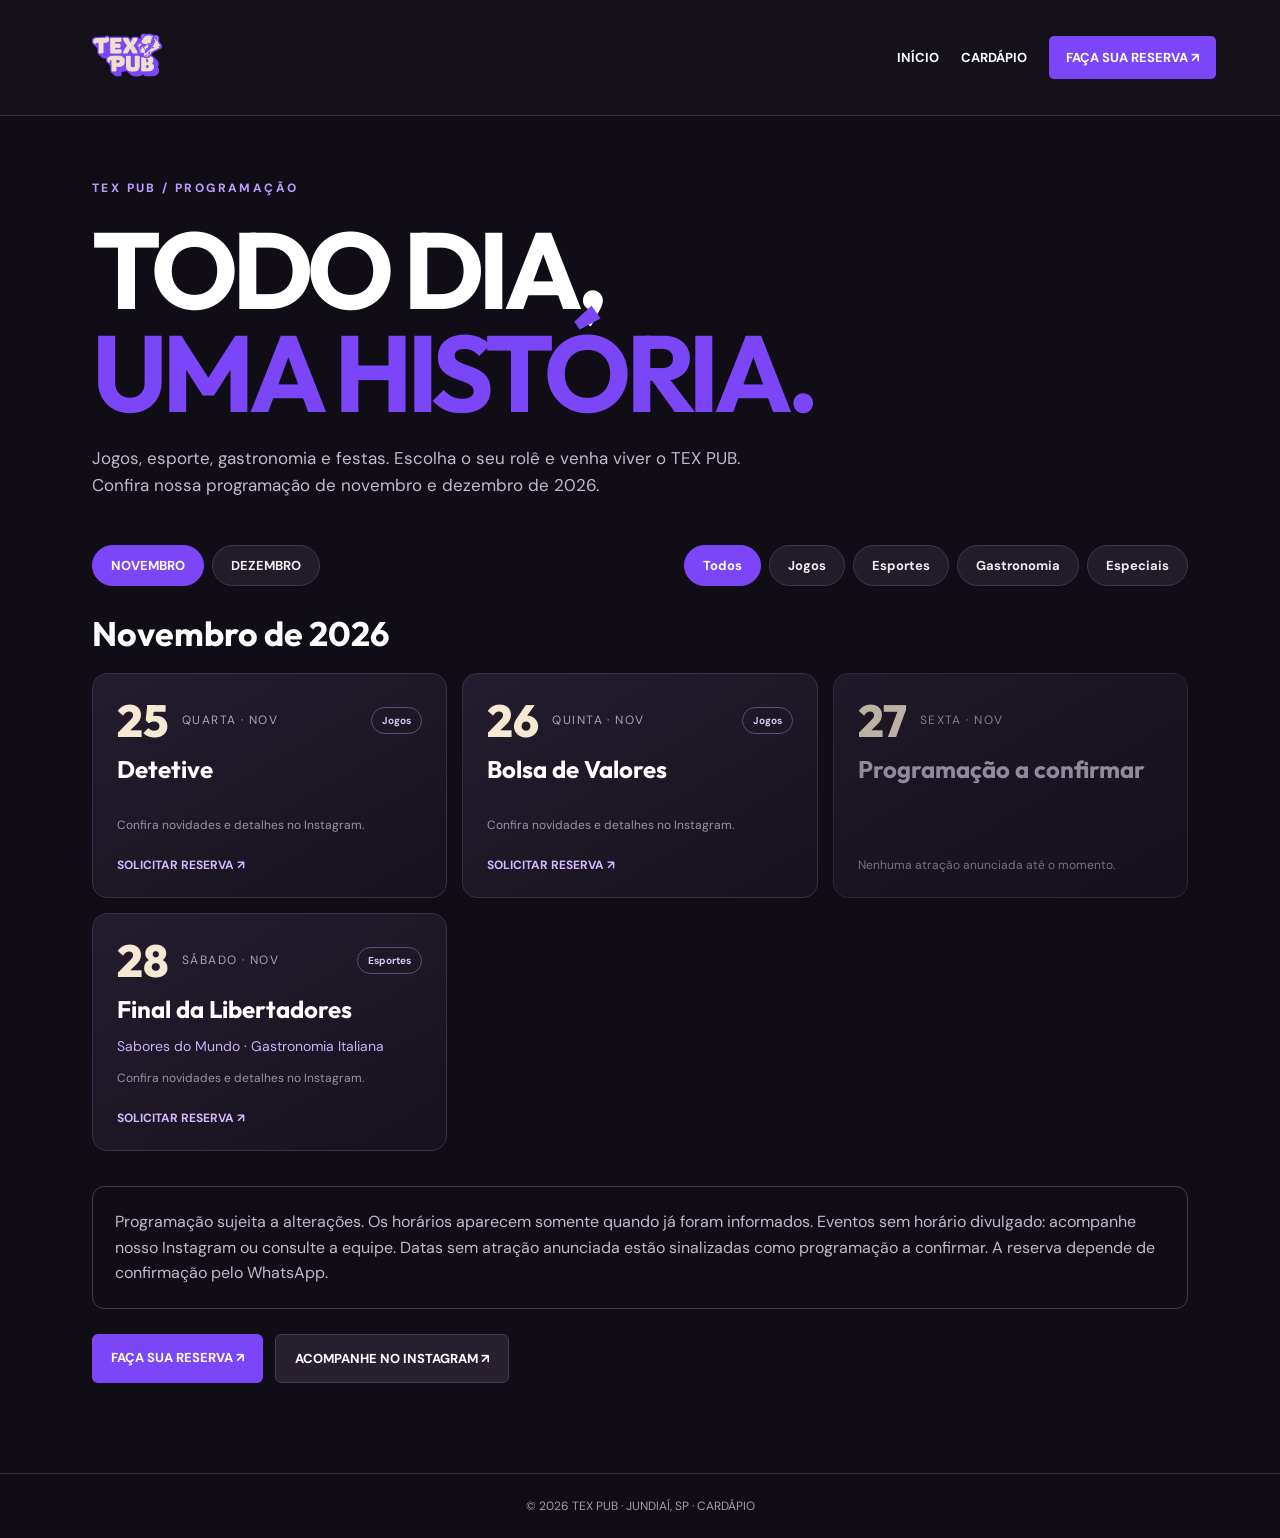
==== calendario/index.html @ 1b41a505 "Add files via upload" ====
<!doctype html><html lang="pt-BR"><head><meta charset="utf-8"><meta name="viewport" content="width=device-width,initial-scale=1"><meta name="theme-color" content="#100d16"><meta name="description" content="Confira a programação de novembro e dezembro de 2026 do TEX PUB em Jundiaí."><title>Calendário de eventos | TEX PUB</title><link rel="preconnect" href="https://fonts.googleapis.com"><link rel="preconnect" href="https://fonts.gstatic.com" crossorigin><link href="https://fonts.googleapis.com/css2?family=DM+Sans:wght@400;500;600;700&family=Outfit:wght@400;500;600;700;800;900&display=swap" rel="stylesheet"><style>
:root{color-scheme:dark;--purple:#7b46f8;--cream:#f4e9d3;--muted:#a8a2b3;--line:#34303c}*{box-sizing:border-box}body{margin:0;background:#100d16;color:#fff;font-family:'DM Sans',sans-serif}a{color:inherit;text-decoration:none}.top{display:flex;justify-content:space-between;align-items:center;padding:16px max(5vw,18px);border-bottom:1px solid var(--line);background:#15111b}.logo{width:125px;max-height:78px;object-fit:contain}.links{display:flex;align-items:center;gap:22px;font-size:13px;font-weight:700}.links a:hover{color:#bb9bff}.cta{background:var(--purple);padding:13px 17px;border-radius:5px}.wrap{max-width:1140px;margin:auto;padding:64px 22px 90px}.eyebrow{font-size:12px;color:#bb9bff;letter-spacing:.2em;font-weight:800}.hero h1{font-family:Outfit,sans-serif;font-size:clamp(48px,9vw,108px);line-height:.95;letter-spacing:-.055em;margin:22px 0}.hero h1 span{color:var(--purple)}.hero p{max-width:660px;color:#c2bacd;font-size:17px;line-height:1.6}.toolbar{display:flex;gap:10px;flex-wrap:wrap;justify-content:space-between;align-items:center;margin:45px 0 26px}.months,.filters{display:flex;gap:8px;flex-wrap:wrap}button{cursor:pointer;font:inherit}.pill{background:#211b2a;color:#eee;border:1px solid #41374d;border-radius:50px;padding:11px 18px;font-weight:700;font-size:13px}.pill.active{background:var(--purple);border-color:var(--purple);color:#fff}.month-title{font-family:Outfit,sans-serif;font-size:34px;margin:22px 0 18px}.grid{display:grid;grid-template-columns:repeat(3,minmax(0,1fr));gap:15px}.event{background:linear-gradient(150deg,#231c2e,#17121e);border:1px solid #393041;border-radius:15px;padding:24px;min-height:225px;display:flex;flex-direction:column;gap:13px}.event.special{border-color:#6d47a7;background:linear-gradient(135deg,#302041,#18111f)}.date{display:flex;gap:13px;align-items:center}.day{font-family:Outfit,sans-serif;font-size:45px;line-height:1;font-weight:800;color:var(--cream)}.meta{font-size:12px;letter-spacing:.12em;text-transform:uppercase;color:#aaa1b7}.category{margin-left:auto;border-radius:30px;border:1px solid #5d4c75;padding:6px 10px;font-size:10px;color:#d9c7fa;font-weight:700}.event h3{font-family:Outfit,sans-serif;font-size:24px;line-height:1.15;margin:0}.event .extra{color:#c9b0f9;font-size:14px;line-height:1.5}.event .foot{margin-top:auto;font-size:12px;color:#9991a5}.event.empty h3{color:#bcb3c9}.event.empty{opacity:.75}.reserve{display:inline-block;margin-top:11px;color:#d4b9ff;font-weight:700;font-size:12px}.note{margin-top:35px;padding:22px;border:1px solid #44384f;border-radius:12px;color:#c4b9cc;line-height:1.6}.bottom{display:flex;gap:12px;flex-wrap:wrap;margin-top:25px}.bottom a{padding:15px 19px;border-radius:6px;background:var(--purple);font-weight:700;font-size:13px}.bottom a.secondary{background:#28202f;border:1px solid #45384f}footer{border-top:1px solid var(--line);padding:24px;text-align:center;color:#a59caf;font-size:12px}@media(max-width:850px){.grid{grid-template-columns:repeat(2,minmax(0,1fr))}}@media(max-width:580px){.grid{grid-template-columns:1fr}.links{gap:12px;font-size:12px}.links a:first-child{display:none}.logo{width:95px}.wrap{padding-top:45px}.event{min-height:190px}.toolbar{margin-top:35px}}
</style></head><body><header class="top"><a href="/" aria-label="Página inicial TEX PUB"><img class="logo" src="../assets/logo-tex-pub.png" alt="TEX PUB"></a><nav class="links"><a href="/">INÍCIO</a><a href="/menu/">CARDÁPIO</a><a class="cta" href="/#reserva">FAÇA SUA RESERVA ↗</a></nav></header><main class="wrap"><div class="hero"><div class="eyebrow">TEX PUB / PROGRAMAÇÃO</div><h1>TODO DIA,<br><span>UMA HISTÓRIA.</span></h1><p>Jogos, esporte, gastronomia e festas. Escolha o seu rolê e venha viver o TEX PUB. Confira nossa programação de novembro e dezembro de 2026.</p></div><div class="toolbar"><div class="months"><button class="pill" data-month="11">NOVEMBRO</button><button class="pill" data-month="12">DEZEMBRO</button></div><div class="filters"><button class="pill active" data-filter="Todos">Todos</button><button class="pill" data-filter="Jogos">Jogos</button><button class="pill" data-filter="Esportes">Esportes</button><button class="pill" data-filter="Gastronomia">Gastronomia</button><button class="pill" data-filter="Especial">Especiais</button></div></div><h2 id="month-title" class="month-title"></h2><section id="events" class="grid" aria-live="polite"></section><div class="note">Programação sujeita a alterações. Os horários aparecem somente quando já foram informados. Eventos sem horário divulgado: acompanhe nosso Instagram ou consulte a equipe. Datas sem atração anunciada estão sinalizadas como programação a confirmar. A reserva depende de confirmação pelo WhatsApp.</div><div class="bottom"><a href="/#reserva">FAÇA SUA RESERVA ↗</a><a class="secondary" href="https://www.instagram.com/texpub.jundiai/" target="_blank" rel="noopener noreferrer">ACOMPANHE NO INSTAGRAM ↗</a></div></main><footer>© 2026 TEX PUB · JUNDIAÍ, SP · <a href="/menu/">CARDÁPIO</a></footer><script>
const events=[{"date": "2026-11-25", "title": "Detetive", "type": "Jogos", "extra": []}, {"date": "2026-11-26", "title": "Bolsa de Valores", "type": "Jogos", "extra": []}, {"date": "2026-11-27", "title": null, "type": null, "extra": []}, {"date": "2026-11-28", "title": "Final da Libertadores", "type": "Esportes", "extra": ["Sabores do Mundo · Gastronomia Italiana"]}, {"date": "2026-12-02", "title": "Bingo", "type": "Jogos", "extra": []}, {"date": "2026-12-03", "title": "Bolsa de Valores", "type": "Jogos", "extra": ["NFL"]}, {"date": "2026-12-04", "title": "NBA", "type": "Esportes", "extra": []}, {"date": "2026-12-05", "title": "Cozinha Latina", "type": "Gastronomia", "extra": ["NBA"]}, {"date": "2026-12-06", "title": "Final da Copa do Brasil", "type": "Esportes", "extra": ["11h–16h"]}, {"date": "2026-12-09", "title": "Gincana", "type": "Jogos", "extra": ["NBA"]}, {"date": "2026-12-10", "title": "Bolsa de Valores", "type": "Jogos", "extra": ["NFL"]}, {"date": "2026-12-11", "title": "NBA Final", "type": "Esportes", "extra": []}, {"date": "2026-12-12", "title": "Cozinha Brasileira", "type": "Gastronomia", "extra": ["NBA"]}, {"date": "2026-12-13", "title": "Tardezinha", "type": "Especial", "extra": ["11h–16h"]}, {"date": "2026-12-16", "title": "Final do Intercontinental", "type": "Esportes", "extra": []}, {"date": "2026-12-17", "title": "Bolsa de Valores", "type": "Jogos", "extra": ["NFL"]}, {"date": "2026-12-18", "title": null, "type": null, "extra": []}, {"date": "2026-12-19", "title": "Cozinha Portuguesa", "type": "Gastronomia", "extra": []}, {"date": "2026-12-20", "title": "Tardezinha", "type": "Especial", "extra": ["11h–16h"]}, {"date": "2026-12-22", "title": "Bolsa de Valores", "type": "Jogos", "extra": []}, {"date": "2026-12-23", "title": "Detetive", "type": "Jogos", "extra": ["NBA"]}, {"date": "2026-12-26", "title": "Cozinha Americana", "type": "Gastronomia", "extra": []}, {"date": "2026-12-27", "title": "Tardezinha", "type": "Especial", "extra": ["11h–16h"]}, {"date": "2026-12-28", "title": null, "type": null, "extra": []}, {"date": "2026-12-29", "title": null, "type": null, "extra": []}, {"date": "2026-12-30", "title": "TEX WHITE NEON PARTY", "type": "Festa", "extra": ["DJ Fuzz"]}];const week=['domingo','segunda','terça','quarta','quinta','sexta','sábado'];let month=11,filter='Todos';const container=document.querySelector('#events');function render(){document.querySelector('#month-title').textContent=(month===11?'Novembro':'Dezembro')+' de 2026';document.querySelectorAll('[data-month]').forEach(b=>b.classList.toggle('active',Number(b.dataset.month)===month));document.querySelectorAll('[data-filter]').forEach(b=>b.classList.toggle('active',b.dataset.filter===filter));const selected=events.filter(e=>Number(e.date.slice(5,7))===month&&(filter==='Todos'||e.type===filter||(filter==='Especial'&&e.type==='Festa')));container.replaceChildren();if(!selected.length){const p=document.createElement('p');p.textContent='Nenhum evento nessa categoria neste mês.';container.append(p);return}for(const e of selected){const date=new Date(e.date+'T12:00:00');const card=document.createElement('article');card.className='event'+(!e.title?' empty':'')+(e.type==='Festa'?' special':'');const head=document.createElement('div');head.className='date';const d=document.createElement('strong');d.className='day';d.textContent=e.date.slice(-2);const meta=document.createElement('div');meta.className='meta';meta.textContent=week[date.getDay()]+' · '+(month===11?'NOV':'DEZ');head.append(d,meta);if(e.type){const cat=document.createElement('span');cat.className='category';cat.textContent=e.type;head.append(cat)}const title=document.createElement('h3');title.textContent=e.title||'Programação a confirmar';card.append(head,title);if(e.extra.length){const extra=document.createElement('div');extra.className='extra';extra.textContent=e.extra.join(' · ');card.append(extra)}const foot=document.createElement('div');foot.className='foot';foot.textContent=e.title?'Confira novidades e detalhes no Instagram.':'Nenhuma atração anunciada até o momento.';card.append(foot);if(e.title){const link=document.createElement('a');link.className='reserve';link.href='/#reserva';link.textContent='SOLICITAR RESERVA ↗';card.append(link)}container.append(card)}}document.querySelectorAll('[data-month]').forEach(b=>b.addEventListener('click',()=>{month=Number(b.dataset.month);render()}));document.querySelectorAll('[data-filter]').forEach(b=>b.addEventListener('click',()=>{filter=b.dataset.filter;render()}));render();
</script></body></html>
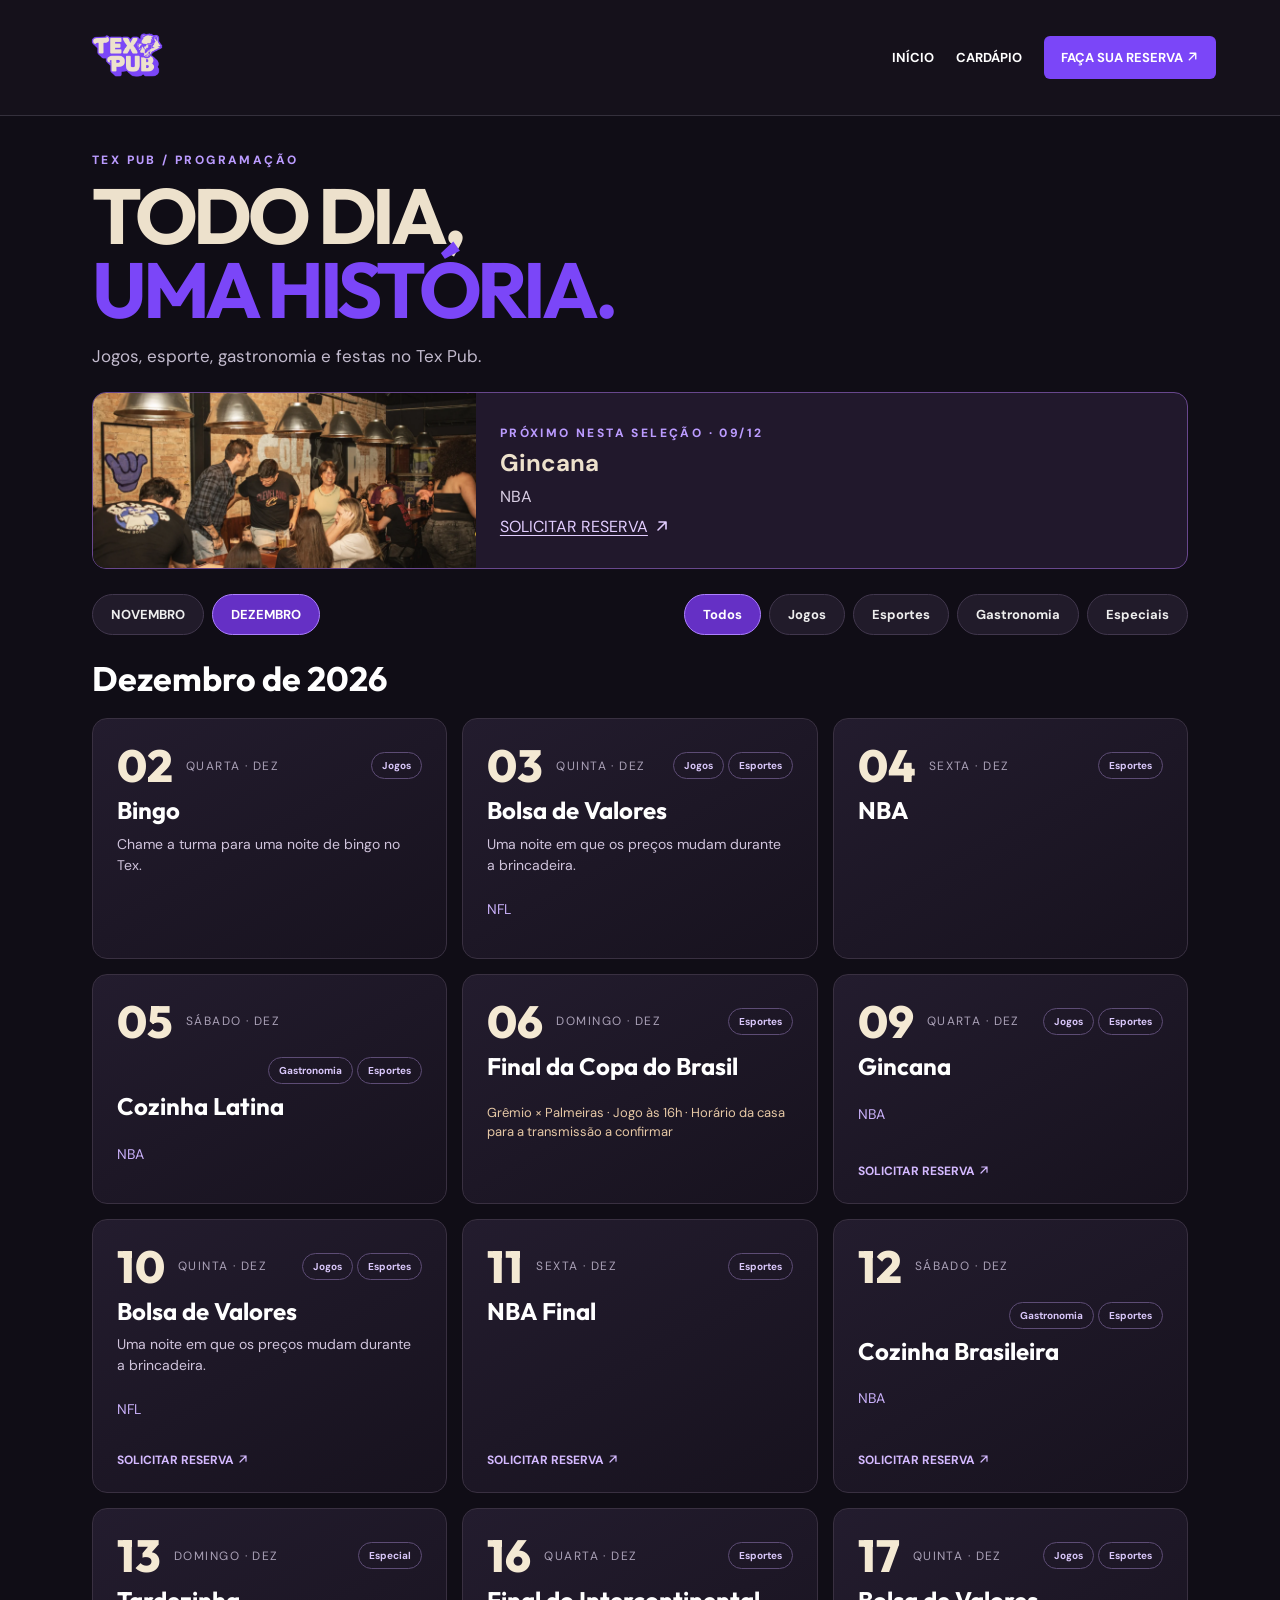
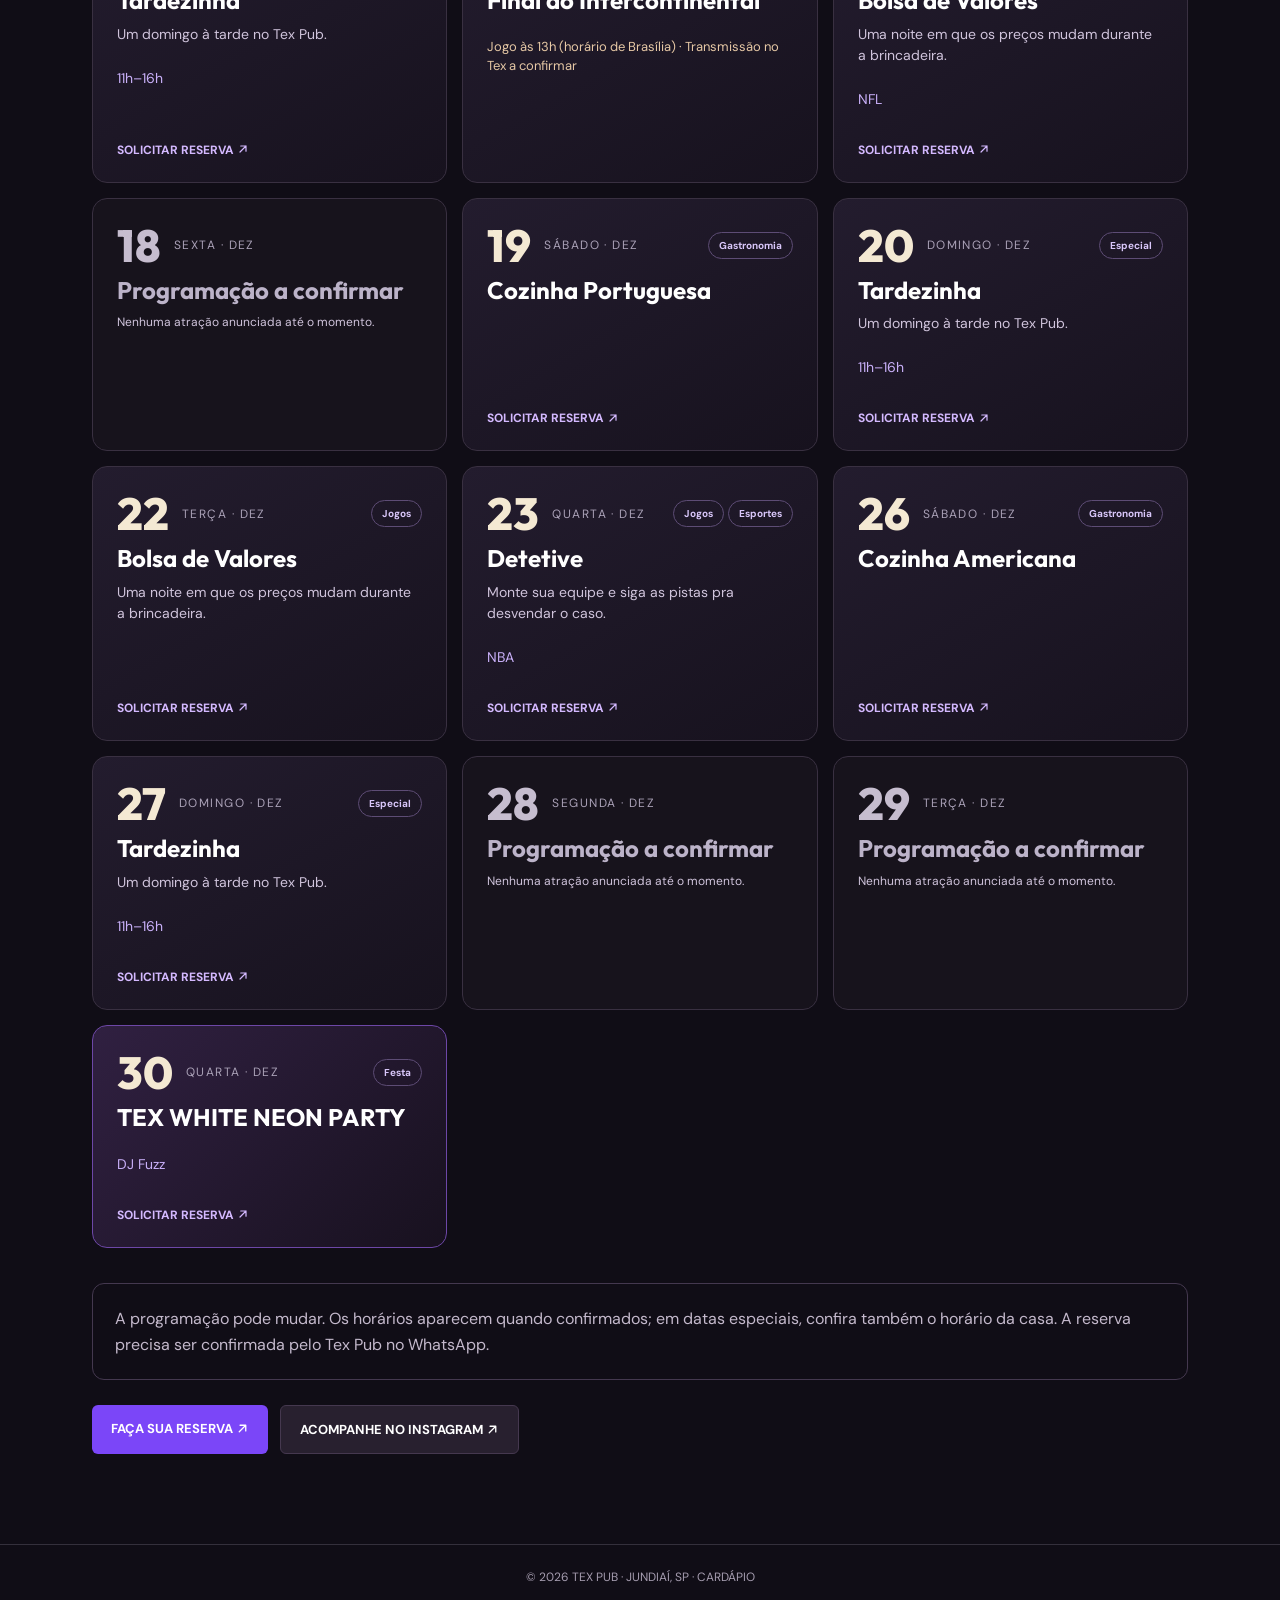
==== commit 4fc64df7: "Add files via upload" ====
--- a/calendario/index.html
+++ b/calendario/index.html
@@ -1,5 +1,8 @@
 <!doctype html><html lang="pt-BR"><head><meta charset="utf-8"><meta name="viewport" content="width=device-width,initial-scale=1"><meta name="theme-color" content="#100d16"><meta name="description" content="Confira a programação de novembro e dezembro de 2026 do TEX PUB em Jundiaí."><title>Calendário de eventos | TEX PUB</title><link rel="preconnect" href="https://fonts.googleapis.com"><link rel="preconnect" href="https://fonts.gstatic.com" crossorigin><link href="https://fonts.googleapis.com/css2?family=DM+Sans:wght@400;500;600;700&family=Outfit:wght@400;500;600;700;800;900&display=swap" rel="stylesheet"><style>
 :root{color-scheme:dark;--purple:#7b46f8;--cream:#f4e9d3;--muted:#a8a2b3;--line:#34303c}*{box-sizing:border-box}body{margin:0;background:#100d16;color:#fff;font-family:'DM Sans',sans-serif}a{color:inherit;text-decoration:none}.top{display:flex;justify-content:space-between;align-items:center;padding:16px max(5vw,18px);border-bottom:1px solid var(--line);background:#15111b}.logo{width:125px;max-height:78px;object-fit:contain}.links{display:flex;align-items:center;gap:22px;font-size:13px;font-weight:700}.links a:hover{color:#bb9bff}.cta{background:var(--purple);padding:13px 17px;border-radius:5px}.wrap{max-width:1140px;margin:auto;padding:64px 22px 90px}.eyebrow{font-size:12px;color:#bb9bff;letter-spacing:.2em;font-weight:800}.hero h1{font-family:Outfit,sans-serif;font-size:clamp(48px,9vw,108px);line-height:.95;letter-spacing:-.055em;margin:22px 0}.hero h1 span{color:var(--purple)}.hero p{max-width:660px;color:#c2bacd;font-size:17px;line-height:1.6}.toolbar{display:flex;gap:10px;flex-wrap:wrap;justify-content:space-between;align-items:center;margin:45px 0 26px}.months,.filters{display:flex;gap:8px;flex-wrap:wrap}button{cursor:pointer;font:inherit}.pill{background:#211b2a;color:#eee;border:1px solid #41374d;border-radius:50px;padding:11px 18px;font-weight:700;font-size:13px}.pill.active{background:var(--purple);border-color:var(--purple);color:#fff}.month-title{font-family:Outfit,sans-serif;font-size:34px;margin:22px 0 18px}.grid{display:grid;grid-template-columns:repeat(3,minmax(0,1fr));gap:15px}.event{background:linear-gradient(150deg,#231c2e,#17121e);border:1px solid #393041;border-radius:15px;padding:24px;min-height:225px;display:flex;flex-direction:column;gap:13px}.event.special{border-color:#6d47a7;background:linear-gradient(135deg,#302041,#18111f)}.date{display:flex;gap:13px;align-items:center}.day{font-family:Outfit,sans-serif;font-size:45px;line-height:1;font-weight:800;color:var(--cream)}.meta{font-size:12px;letter-spacing:.12em;text-transform:uppercase;color:#aaa1b7}.category{margin-left:auto;border-radius:30px;border:1px solid #5d4c75;padding:6px 10px;font-size:10px;color:#d9c7fa;font-weight:700}.event h3{font-family:Outfit,sans-serif;font-size:24px;line-height:1.15;margin:0}.event .extra{color:#c9b0f9;font-size:14px;line-height:1.5}.event .foot{margin-top:auto;font-size:12px;color:#9991a5}.event.empty h3{color:#bcb3c9}.event.empty{opacity:.75}.reserve{display:inline-block;margin-top:11px;color:#d4b9ff;font-weight:700;font-size:12px}.note{margin-top:35px;padding:22px;border:1px solid #44384f;border-radius:12px;color:#c4b9cc;line-height:1.6}.bottom{display:flex;gap:12px;flex-wrap:wrap;margin-top:25px}.bottom a{padding:15px 19px;border-radius:6px;background:var(--purple);font-weight:700;font-size:13px}.bottom a.secondary{background:#28202f;border:1px solid #45384f}footer{border-top:1px solid var(--line);padding:24px;text-align:center;color:#a59caf;font-size:12px}@media(max-width:850px){.grid{grid-template-columns:repeat(2,minmax(0,1fr))}}@media(max-width:580px){.grid{grid-template-columns:1fr}.links{gap:12px;font-size:12px}.links a:first-child{display:none}.logo{width:95px}.wrap{padding-top:45px}.event{min-height:190px}.toolbar{margin-top:35px}}
-</style></head><body><header class="top"><a href="/" aria-label="Página inicial TEX PUB"><img class="logo" src="../assets/logo-tex-pub.png" alt="TEX PUB"></a><nav class="links"><a href="/">INÍCIO</a><a href="/menu/">CARDÁPIO</a><a class="cta" href="/#reserva">FAÇA SUA RESERVA ↗</a></nav></header><main class="wrap"><div class="hero"><div class="eyebrow">TEX PUB / PROGRAMAÇÃO</div><h1>TODO DIA,<br><span>UMA HISTÓRIA.</span></h1><p>Jogos, esporte, gastronomia e festas. Escolha o seu rolê e venha viver o TEX PUB. Confira nossa programação de novembro e dezembro de 2026.</p></div><div class="toolbar"><div class="months"><button class="pill" data-month="11">NOVEMBRO</button><button class="pill" data-month="12">DEZEMBRO</button></div><div class="filters"><button class="pill active" data-filter="Todos">Todos</button><button class="pill" data-filter="Jogos">Jogos</button><button class="pill" data-filter="Esportes">Esportes</button><button class="pill" data-filter="Gastronomia">Gastronomia</button><button class="pill" data-filter="Especial">Especiais</button></div></div><h2 id="month-title" class="month-title"></h2><section id="events" class="grid" aria-live="polite"></section><div class="note">Programação sujeita a alterações. Os horários aparecem somente quando já foram informados. Eventos sem horário divulgado: acompanhe nosso Instagram ou consulte a equipe. Datas sem atração anunciada estão sinalizadas como programação a confirmar. A reserva depende de confirmação pelo WhatsApp.</div><div class="bottom"><a href="/#reserva">FAÇA SUA RESERVA ↗</a><a class="secondary" href="https://www.instagram.com/texpub.jundiai/" target="_blank" rel="noopener noreferrer">ACOMPANHE NO INSTAGRAM ↗</a></div></main><footer>© 2026 TEX PUB · JUNDIAÍ, SP · <a href="/menu/">CARDÁPIO</a></footer><script>
-const events=[{"date": "2026-11-25", "title": "Detetive", "type": "Jogos", "extra": []}, {"date": "2026-11-26", "title": "Bolsa de Valores", "type": "Jogos", "extra": []}, {"date": "2026-11-27", "title": null, "type": null, "extra": []}, {"date": "2026-11-28", "title": "Final da Libertadores", "type": "Esportes", "extra": ["Sabores do Mundo · Gastronomia Italiana"]}, {"date": "2026-12-02", "title": "Bingo", "type": "Jogos", "extra": []}, {"date": "2026-12-03", "title": "Bolsa de Valores", "type": "Jogos", "extra": ["NFL"]}, {"date": "2026-12-04", "title": "NBA", "type": "Esportes", "extra": []}, {"date": "2026-12-05", "title": "Cozinha Latina", "type": "Gastronomia", "extra": ["NBA"]}, {"date": "2026-12-06", "title": "Final da Copa do Brasil", "type": "Esportes", "extra": ["11h–16h"]}, {"date": "2026-12-09", "title": "Gincana", "type": "Jogos", "extra": ["NBA"]}, {"date": "2026-12-10", "title": "Bolsa de Valores", "type": "Jogos", "extra": ["NFL"]}, {"date": "2026-12-11", "title": "NBA Final", "type": "Esportes", "extra": []}, {"date": "2026-12-12", "title": "Cozinha Brasileira", "type": "Gastronomia", "extra": ["NBA"]}, {"date": "2026-12-13", "title": "Tardezinha", "type": "Especial", "extra": ["11h–16h"]}, {"date": "2026-12-16", "title": "Final do Intercontinental", "type": "Esportes", "extra": []}, {"date": "2026-12-17", "title": "Bolsa de Valores", "type": "Jogos", "extra": ["NFL"]}, {"date": "2026-12-18", "title": null, "type": null, "extra": []}, {"date": "2026-12-19", "title": "Cozinha Portuguesa", "type": "Gastronomia", "extra": []}, {"date": "2026-12-20", "title": "Tardezinha", "type": "Especial", "extra": ["11h–16h"]}, {"date": "2026-12-22", "title": "Bolsa de Valores", "type": "Jogos", "extra": []}, {"date": "2026-12-23", "title": "Detetive", "type": "Jogos", "extra": ["NBA"]}, {"date": "2026-12-26", "title": "Cozinha Americana", "type": "Gastronomia", "extra": []}, {"date": "2026-12-27", "title": "Tardezinha", "type": "Especial", "extra": ["11h–16h"]}, {"date": "2026-12-28", "title": null, "type": null, "extra": []}, {"date": "2026-12-29", "title": null, "type": null, "extra": []}, {"date": "2026-12-30", "title": "TEX WHITE NEON PARTY", "type": "Festa", "extra": ["DJ Fuzz"]}];const week=['domingo','segunda','terça','quarta','quinta','sexta','sábado'];let month=11,filter='Todos';const container=document.querySelector('#events');function render(){document.querySelector('#month-title').textContent=(month===11?'Novembro':'Dezembro')+' de 2026';document.querySelectorAll('[data-month]').forEach(b=>b.classList.toggle('active',Number(b.dataset.month)===month));document.querySelectorAll('[data-filter]').forEach(b=>b.classList.toggle('active',b.dataset.filter===filter));const selected=events.filter(e=>Number(e.date.slice(5,7))===month&&(filter==='Todos'||e.type===filter||(filter==='Especial'&&e.type==='Festa')));container.replaceChildren();if(!selected.length){const p=document.createElement('p');p.textContent='Nenhum evento nessa categoria neste mês.';container.append(p);return}for(const e of selected){const date=new Date(e.date+'T12:00:00');const card=document.createElement('article');card.className='event'+(!e.title?' empty':'')+(e.type==='Festa'?' special':'');const head=document.createElement('div');head.className='date';const d=document.createElement('strong');d.className='day';d.textContent=e.date.slice(-2);const meta=document.createElement('div');meta.className='meta';meta.textContent=week[date.getDay()]+' · '+(month===11?'NOV':'DEZ');head.append(d,meta);if(e.type){const cat=document.createElement('span');cat.className='category';cat.textContent=e.type;head.append(cat)}const title=document.createElement('h3');title.textContent=e.title||'Programação a confirmar';card.append(head,title);if(e.extra.length){const extra=document.createElement('div');extra.className='extra';extra.textContent=e.extra.join(' · ');card.append(extra)}const foot=document.createElement('div');foot.className='foot';foot.textContent=e.title?'Confira novidades e detalhes no Instagram.':'Nenhuma atração anunciada até o momento.';card.append(foot);if(e.title){const link=document.createElement('a');link.className='reserve';link.href='/#reserva';link.textContent='SOLICITAR RESERVA ↗';card.append(link)}container.append(card)}}document.querySelectorAll('[data-month]').forEach(b=>b.addEventListener('click',()=>{month=Number(b.dataset.month);render()}));document.querySelectorAll('[data-filter]').forEach(b=>b.addEventListener('click',()=>{filter=b.dataset.filter;render()}));render();
-</script></body></html>+
+.hero h1{font-size:clamp(37px,7vw,78px);color:#ede1cc;margin:10px 0 13px}.wrap{padding-top:36px}.hero p{margin-bottom:0}.spotlight:not([hidden]){display:grid;grid-template-columns:minmax(160px,35%) 1fr;gap:24px;align-items:center;background:#21182c;border:1px solid #68478d;border-radius:14px;overflow:hidden;margin:22px 0}.spotlight img{width:100%;height:100%;max-height:175px;object-fit:cover}.spotlight>div{padding:12px 18px 12px 0}.spotlight h2{margin:6px 0 8px;color:#ede1cc}.spotlight p{margin:4px 0 9px;color:#d8cde3}.spotlight a{display:inline-flex;gap:6px;align-items:center;color:#e2cdff;text-decoration:underline;text-underline-offset:3px}.toolbar{margin:25px 0 20px}.date{flex-wrap:wrap}.categories{display:flex;flex-wrap:wrap;gap:4px;margin-left:auto}.category{margin:0}.cta{border-radius:6px}.event{min-height:0;gap:9px}.event .foot,.event .description{color:#d0c4dc;line-height:1.5;margin:0}.event .description{font-size:14px}.event .reserve{margin-top:auto;padding-top:9px}.event.empty{opacity:1;background:#17131c;color:#c6bdcf}.event.empty .day{color:#c6bdcf}.event .pending{color:#e6c8a5;font-size:13px}.icon{width:1em;height:1em;vertical-align:-.1em;display:inline-block;fill:none;stroke:currentColor;stroke-width:1.6;stroke-linecap:round;stroke-linejoin:round}.icon-up{transform:rotate(180deg)}
+:where(a,button):focus-visible{outline:2px solid #dfc7ff;outline-offset:4px}.pill.active{color:#fff;background:#6530c5;border-color:#ad80ff}
+@media(max-width:580px){.wrap{padding-top:24px}.top{padding:12px 14px}.spotlight:not([hidden]){grid-template-columns:minmax(80px,31%) 1fr;gap:10px}.spotlight>div{padding:10px 8px 10px 0}.spotlight img{max-height:none}.spotlight h2{font-size:1.25rem}.spotlight p{font-size:.88rem}.event{padding:17px}.meta{white-space:nowrap}.category{font-size:10px}.pill{padding:10px 12px}}
+@media(prefers-reduced-motion:reduce){*{scroll-behavior:auto!important}}
+</style><link rel="icon" href="/favicon.ico" sizes="any"><link rel="icon" type="image/png" sizes="32x32" href="/favicon-32x32.png"><link rel="icon" type="image/png" sizes="16x16" href="/favicon-16x16.png"><link rel="apple-touch-icon" href="/apple-touch-icon.png"></head><body><header class="top"><a href="/" aria-label="Página inicial TEX PUB"><img class="logo" src="../assets/logo-tex-pub.png" alt="TEX PUB"></a><nav class="links"><a href="/">INÍCIO</a><a href="/menu/">CARDÁPIO</a><a class="cta" href="/#reserva">FAÇA SUA RESERVA <svg class="icon" viewBox="0 0 16 16" aria-hidden="true" focusable="false"><path d="M4 12 12 4M5 4h7v7"/></svg></a></nav></header><main class="wrap"><div class="hero"><div class="eyebrow">TEX PUB / PROGRAMAÇÃO</div><h1>TODO DIA,<br><span>UMA HISTÓRIA.</span></h1><p>Jogos, esporte, gastronomia e festas no Tex Pub.</p></div><div class="spotlight" id="cal-feature" hidden></div><div class="toolbar"><div class="months"><button class="pill" data-month="11">NOVEMBRO</button><button class="pill" data-month="12">DEZEMBRO</button></div><div class="filters"><button class="pill active" data-filter="Todos">Todos</button><button class="pill" data-filter="Jogos">Jogos</button><button class="pill" data-filter="Esportes">Esportes</button><button class="pill" data-filter="Gastronomia">Gastronomia</button><button class="pill" data-filter="Especial">Especiais</button></div></div><h2 id="month-title" class="month-title"></h2><section id="events" class="grid" aria-live="polite"></section><div class="note">A programação pode mudar. Os horários aparecem quando confirmados; em datas especiais, confira também o horário da casa. A reserva precisa ser confirmada pelo Tex Pub no WhatsApp.</div><div class="bottom"><a href="/#reserva">FAÇA SUA RESERVA <svg class="icon" viewBox="0 0 16 16" aria-hidden="true" focusable="false"><path d="M4 12 12 4M5 4h7v7"/></svg></a><a class="secondary" href="https://www.instagram.com/texpub.jundiai/" target="_blank" rel="noopener noreferrer">ACOMPANHE NO INSTAGRAM <svg class="icon" viewBox="0 0 16 16" aria-hidden="true" focusable="false"><path d="M4 12 12 4M5 4h7v7"/></svg></a></div></main><footer>© 2026 TEX PUB · JUNDIAÍ, SP · <a href="/menu/">CARDÁPIO</a></footer><script src="/eventos.js"></script><script src="calendario.js"></script></body></html>
